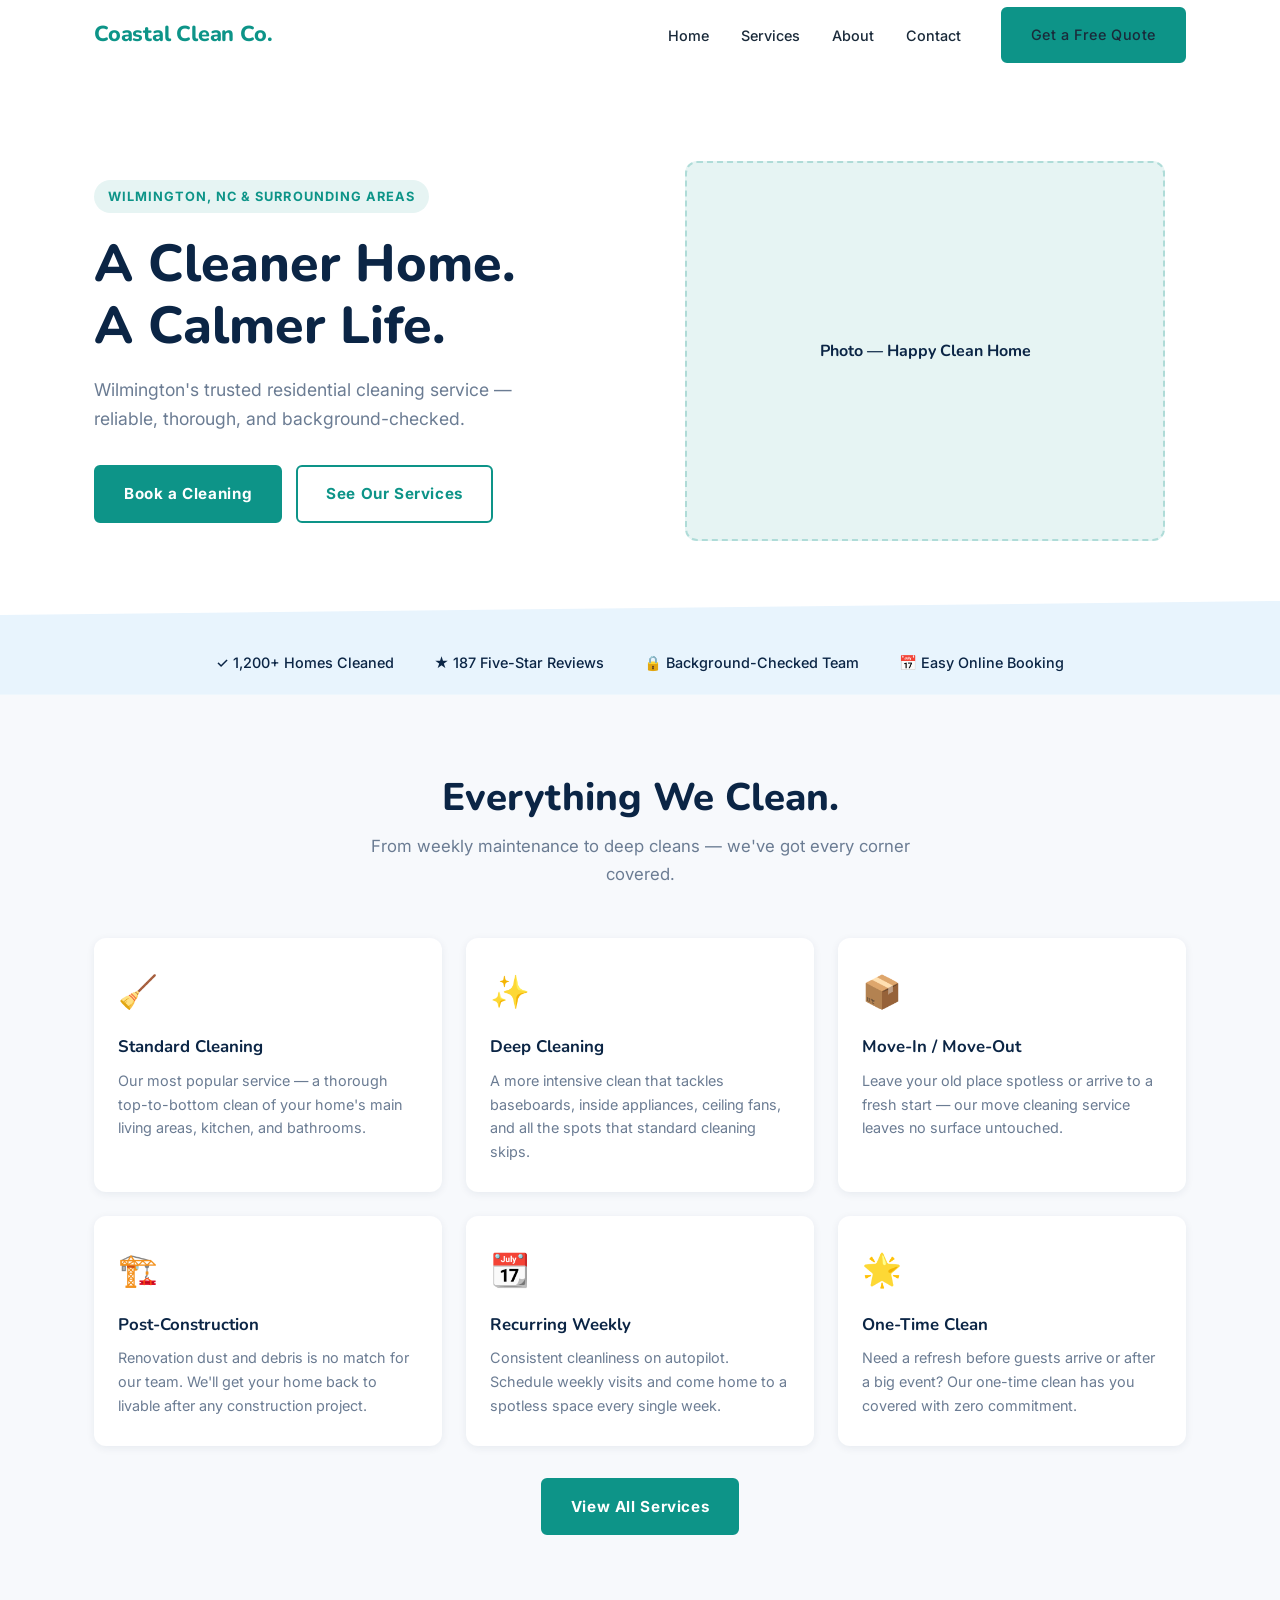
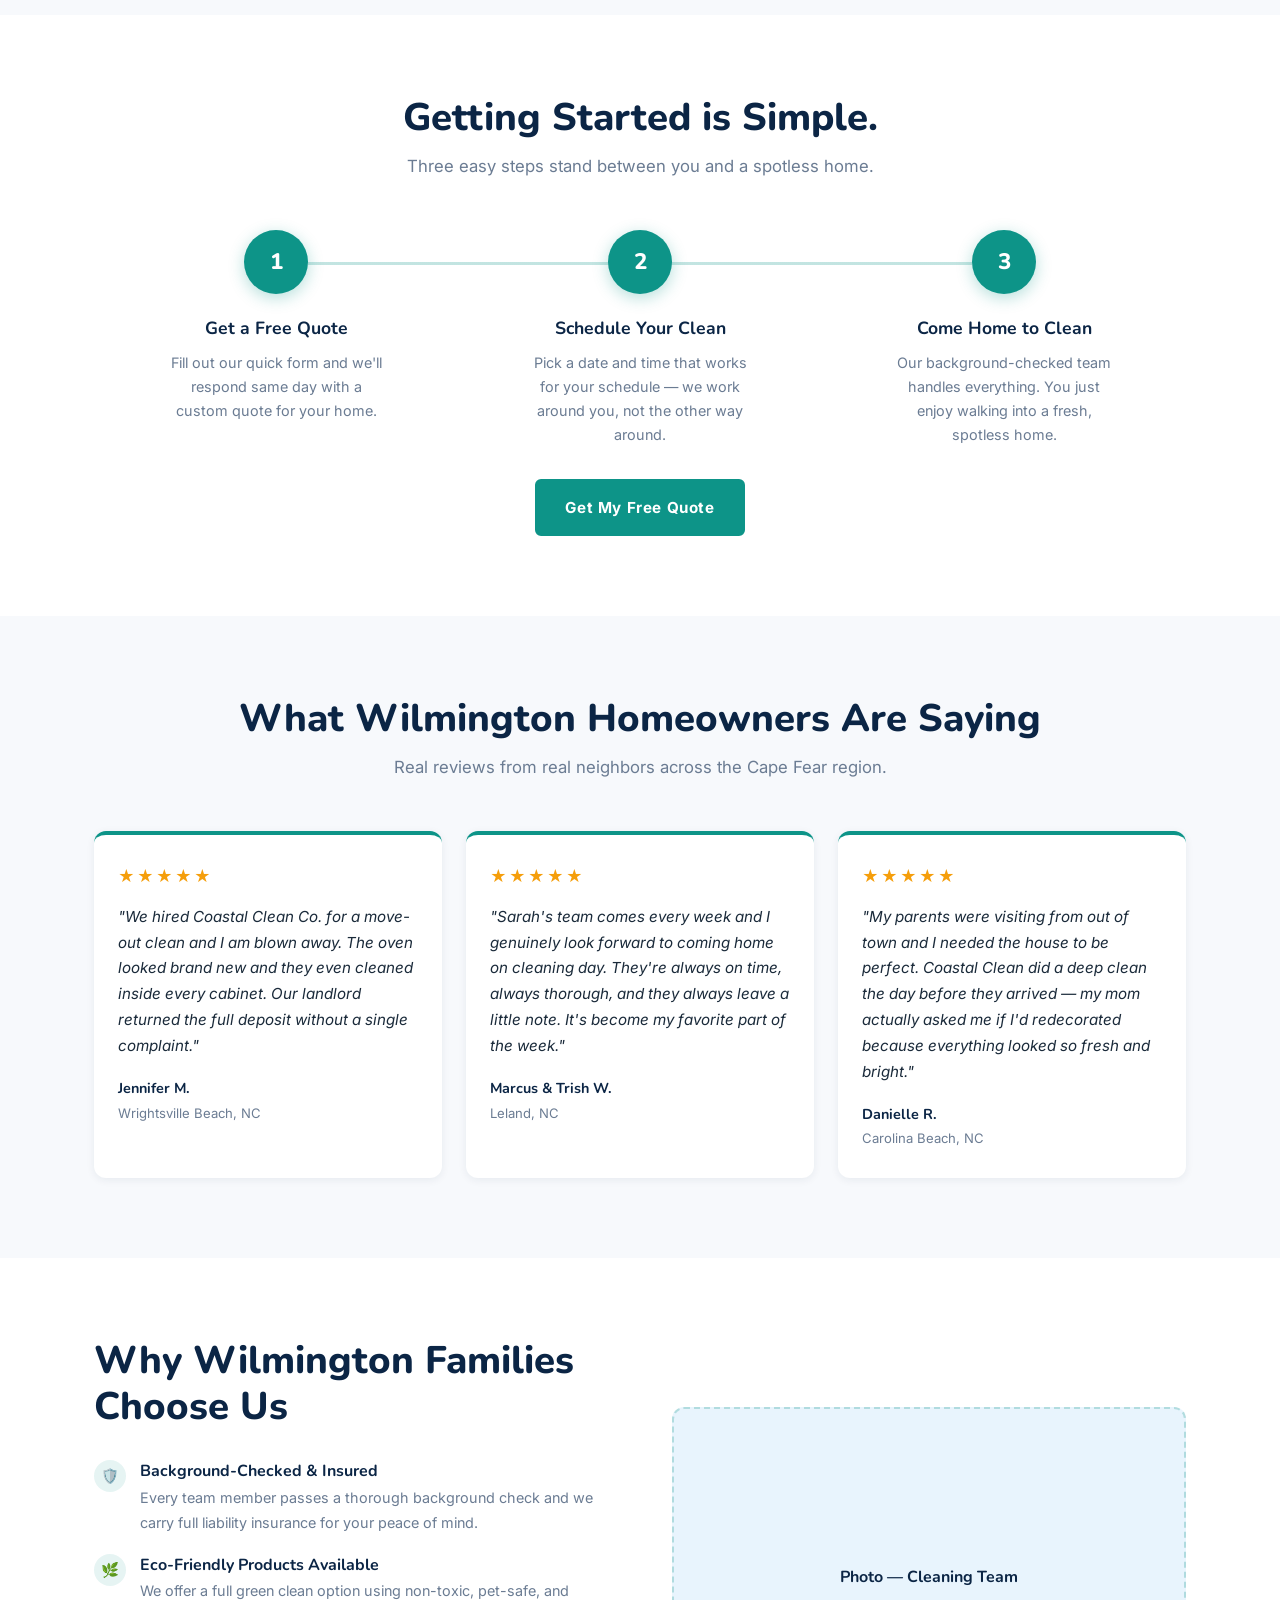
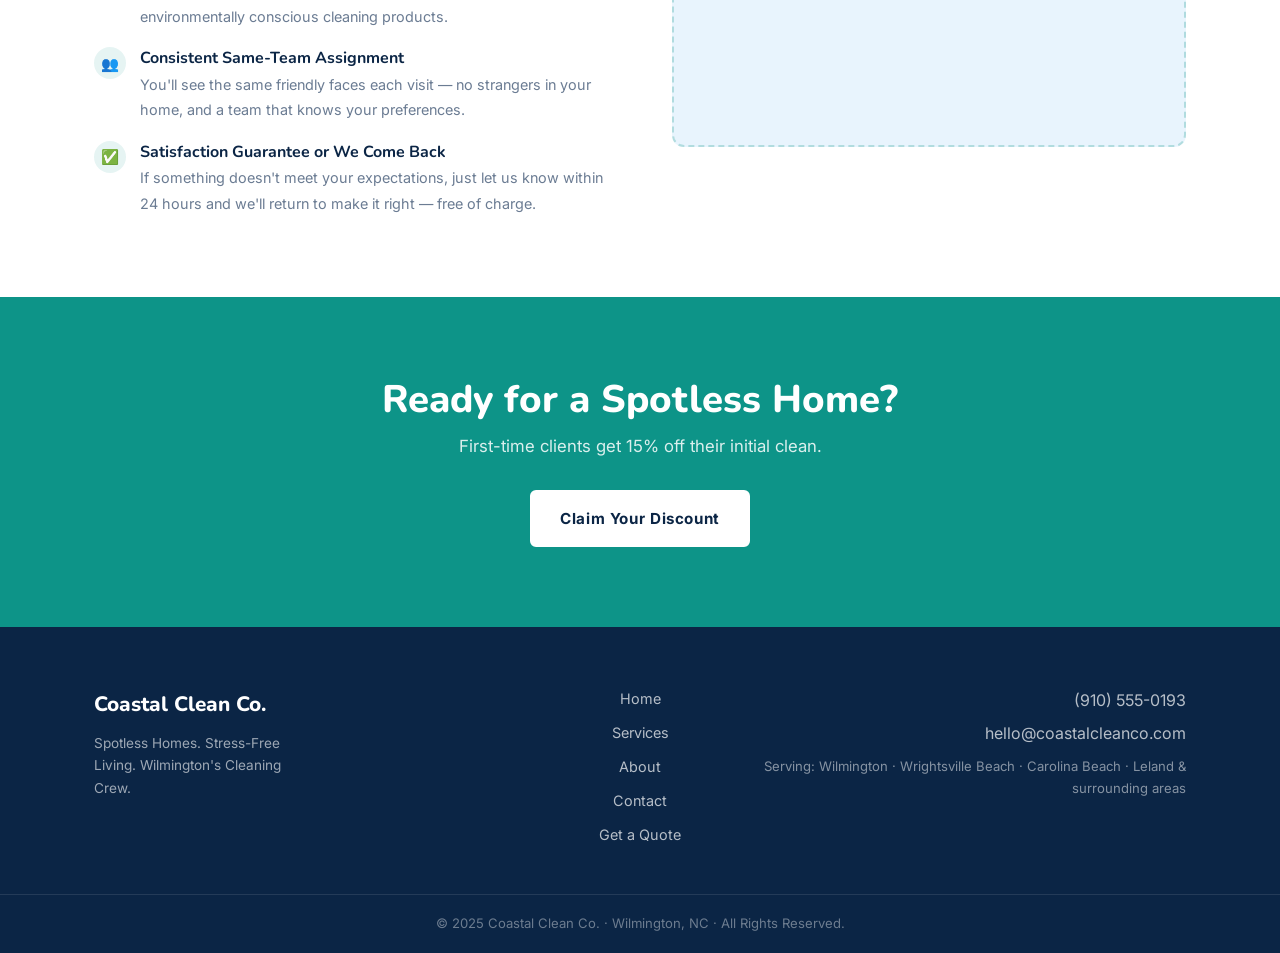
==== index.html @ 37d0d12b "Initial build — Coastal Clean Co. website 5-page lead-gen site for a fictional residential cleaning " ====
<!DOCTYPE html>
<html lang="en">
<head>
  <meta charset="UTF-8" />
  <meta name="viewport" content="width=device-width, initial-scale=1.0" />
  <meta name="description" content="Coastal Clean Co. — Wilmington's trusted residential cleaning service. Background-checked team, eco-friendly options, and a satisfaction guarantee. Book online today." />
  <title>Coastal Clean Co. | Wilmington's Residential Cleaning Service</title>
  <link rel="stylesheet" href="assets/css/style.css" />
  <link rel="preconnect" href="https://fonts.googleapis.com" />
  <link rel="preconnect" href="https://fonts.gstatic.com" crossorigin />
  <link href="https://fonts.googleapis.com/css2?family=Nunito:wght@700;800&family=Inter:wght@400;500&display=swap" rel="stylesheet" />
</head>
<body>

  <!-- ══════════════════════════════
       NAVBAR
  ══════════════════════════════ -->
  <header class="navbar" role="banner">
    <div class="container">
      <nav class="navbar__inner" aria-label="Main navigation">
        <a href="index.html" class="navbar__logo" aria-label="Coastal Clean Co. — Home">Coastal Clean Co.</a>

        <button class="navbar__hamburger" aria-label="Toggle navigation menu" aria-expanded="false" aria-controls="nav-links">
          <span></span><span></span><span></span>
        </button>

        <ul class="navbar__links" id="nav-links" role="list">
          <li><a href="index.html">Home</a></li>
          <li><a href="services.html">Services</a></li>
          <li><a href="about.html">About</a></li>
          <li><a href="contact.html">Contact</a></li>
          <li class="navbar__cta"><a href="contact.html" class="btn btn-primary">Get a Free Quote</a></li>
        </ul>
      </nav>
    </div>
  </header>

  <main>

    <!-- ══════════════════════════════
         HERO
    ══════════════════════════════ -->
    <section class="hero" aria-label="Hero">
      <div class="container">
        <div class="hero__inner">

          <!-- Left: Copy -->
          <div class="hero__content">
            <span class="hero__eyebrow">Wilmington, NC &amp; Surrounding Areas</span>
            <h1 class="hero__headline">A Cleaner Home.<br>A Calmer Life.</h1>
            <p class="hero__sub">Wilmington's trusted residential cleaning service — reliable, thorough, and background-checked.</p>
            <div class="hero__btns">
              <a href="contact.html" class="btn btn-primary">Book a Cleaning</a>
              <a href="services.html" class="btn btn-secondary">See Our Services</a>
            </div>
          </div>

          <!-- Right: Placeholder image -->
          <div class="hero__image" role="img" aria-label="Happy clean home photo placeholder">
            Photo — Happy Clean Home
          </div>

        </div>
      </div>

      <!-- Trust bar -->
      <div class="trust-bar">
        <div class="container">
          <div class="trust-bar__inner">
            <span class="trust-bar__item">✓ 1,200+ Homes Cleaned</span>
            <span class="trust-bar__item">★ 187 Five-Star Reviews</span>
            <span class="trust-bar__item">🔒 Background-Checked Team</span>
            <span class="trust-bar__item">📅 Easy Online Booking</span>
          </div>
        </div>
      </div>
    </section>

    <!-- ══════════════════════════════
         SERVICES STRIP
    ══════════════════════════════ -->
    <section class="section section--gray" aria-labelledby="services-heading">
      <div class="container">
        <div class="section__header">
          <h2 id="services-heading">Everything We Clean.</h2>
          <p>From weekly maintenance to deep cleans — we've got every corner covered.</p>
        </div>

        <div class="services-grid">

          <article class="service-card">
            <div class="service-card__icon">🧹</div>
            <div class="service-card__name">Standard Cleaning</div>
            <p class="service-card__desc">Our most popular service — a thorough top-to-bottom clean of your home's main living areas, kitchen, and bathrooms.</p>
          </article>

          <article class="service-card">
            <div class="service-card__icon">✨</div>
            <div class="service-card__name">Deep Cleaning</div>
            <p class="service-card__desc">A more intensive clean that tackles baseboards, inside appliances, ceiling fans, and all the spots that standard cleaning skips.</p>
          </article>

          <article class="service-card">
            <div class="service-card__icon">📦</div>
            <div class="service-card__name">Move-In / Move-Out</div>
            <p class="service-card__desc">Leave your old place spotless or arrive to a fresh start — our move cleaning service leaves no surface untouched.</p>
          </article>

          <article class="service-card">
            <div class="service-card__icon">🏗️</div>
            <div class="service-card__name">Post-Construction</div>
            <p class="service-card__desc">Renovation dust and debris is no match for our team. We'll get your home back to livable after any construction project.</p>
          </article>

          <article class="service-card">
            <div class="service-card__icon">📆</div>
            <div class="service-card__name">Recurring Weekly</div>
            <p class="service-card__desc">Consistent cleanliness on autopilot. Schedule weekly visits and come home to a spotless space every single week.</p>
          </article>

          <article class="service-card">
            <div class="service-card__icon">🌟</div>
            <div class="service-card__name">One-Time Clean</div>
            <p class="service-card__desc">Need a refresh before guests arrive or after a big event? Our one-time clean has you covered with zero commitment.</p>
          </article>

        </div>

        <div class="text-center mt-32">
          <a href="services.html" class="btn btn-primary">View All Services</a>
        </div>
      </div>
    </section>

    <!-- ══════════════════════════════
         HOW IT WORKS
    ══════════════════════════════ -->
    <section class="section" aria-labelledby="how-heading">
      <div class="container">
        <div class="section__header">
          <h2 id="how-heading">Getting Started is Simple.</h2>
          <p>Three easy steps stand between you and a spotless home.</p>
        </div>

        <div class="steps">
          <div class="step">
            <div class="step__circle" aria-hidden="true">1</div>
            <div>
              <div class="step__title">Get a Free Quote</div>
              <p class="step__desc">Fill out our quick form and we'll respond same day with a custom quote for your home.</p>
            </div>
          </div>

          <div class="step">
            <div class="step__circle" aria-hidden="true">2</div>
            <div>
              <div class="step__title">Schedule Your Clean</div>
              <p class="step__desc">Pick a date and time that works for your schedule — we work around you, not the other way around.</p>
            </div>
          </div>

          <div class="step">
            <div class="step__circle" aria-hidden="true">3</div>
            <div>
              <div class="step__title">Come Home to Clean</div>
              <p class="step__desc">Our background-checked team handles everything. You just enjoy walking into a fresh, spotless home.</p>
            </div>
          </div>
        </div>

        <div class="text-center mt-32">
          <a href="contact.html" class="btn btn-primary">Get My Free Quote</a>
        </div>
      </div>
    </section>

    <!-- ══════════════════════════════
         TESTIMONIALS
    ══════════════════════════════ -->
    <section class="section section--gray" aria-labelledby="reviews-heading">
      <div class="container">
        <div class="section__header">
          <h2 id="reviews-heading">What Wilmington Homeowners Are Saying</h2>
          <p>Real reviews from real neighbors across the Cape Fear region.</p>
        </div>

        <div class="testimonials-grid">

          <article class="testimonial-card">
            <div class="testimonial-card__stars" aria-label="5 out of 5 stars">★★★★★</div>
            <p class="testimonial-card__quote">"We hired Coastal Clean Co. for a move-out clean and I am blown away. The oven looked brand new and they even cleaned inside every cabinet. Our landlord returned the full deposit without a single complaint."</p>
            <div class="testimonial-card__author">Jennifer M.</div>
            <div class="testimonial-card__location">Wrightsville Beach, NC</div>
          </article>

          <article class="testimonial-card">
            <div class="testimonial-card__stars" aria-label="5 out of 5 stars">★★★★★</div>
            <p class="testimonial-card__quote">"Sarah's team comes every week and I genuinely look forward to coming home on cleaning day. They're always on time, always thorough, and they always leave a little note. It's become my favorite part of the week."</p>
            <div class="testimonial-card__author">Marcus &amp; Trish W.</div>
            <div class="testimonial-card__location">Leland, NC</div>
          </article>

          <article class="testimonial-card">
            <div class="testimonial-card__stars" aria-label="5 out of 5 stars">★★★★★</div>
            <p class="testimonial-card__quote">"My parents were visiting from out of town and I needed the house to be perfect. Coastal Clean did a deep clean the day before they arrived — my mom actually asked me if I'd redecorated because everything looked so fresh and bright."</p>
            <div class="testimonial-card__author">Danielle R.</div>
            <div class="testimonial-card__location">Carolina Beach, NC</div>
          </article>

        </div>
      </div>
    </section>

    <!-- ══════════════════════════════
         TRUST SECTION
    ══════════════════════════════ -->
    <section class="section" aria-labelledby="trust-heading">
      <div class="container">
        <div class="trust-section__inner">

          <!-- Left: Trust points -->
          <div>
            <h2 id="trust-heading" class="trust-section__headline">Why Wilmington Families Choose Us</h2>
            <div class="trust-points">

              <div class="trust-point">
                <div class="trust-point__icon" aria-hidden="true">🛡️</div>
                <div class="trust-point__text">
                  <strong>Background-Checked &amp; Insured</strong>
                  <span>Every team member passes a thorough background check and we carry full liability insurance for your peace of mind.</span>
                </div>
              </div>

              <div class="trust-point">
                <div class="trust-point__icon" aria-hidden="true">🌿</div>
                <div class="trust-point__text">
                  <strong>Eco-Friendly Products Available</strong>
                  <span>We offer a full green clean option using non-toxic, pet-safe, and environmentally conscious cleaning products.</span>
                </div>
              </div>

              <div class="trust-point">
                <div class="trust-point__icon" aria-hidden="true">👥</div>
                <div class="trust-point__text">
                  <strong>Consistent Same-Team Assignment</strong>
                  <span>You'll see the same friendly faces each visit — no strangers in your home, and a team that knows your preferences.</span>
                </div>
              </div>

              <div class="trust-point">
                <div class="trust-point__icon" aria-hidden="true">✅</div>
                <div class="trust-point__text">
                  <strong>Satisfaction Guarantee or We Come Back</strong>
                  <span>If something doesn't meet your expectations, just let us know within 24 hours and we'll return to make it right — free of charge.</span>
                </div>
              </div>

            </div>
          </div>

          <!-- Right: Placeholder image -->
          <div class="trust-section__image" role="img" aria-label="Cleaning team photo placeholder">
            Photo — Cleaning Team
          </div>

        </div>
      </div>
    </section>

    <!-- ══════════════════════════════
         CTA BANNER
    ══════════════════════════════ -->
    <section class="cta-banner" aria-label="Call to action">
      <div class="container">
        <h2>Ready for a Spotless Home?</h2>
        <p>First-time clients get 15% off their initial clean.</p>
        <a href="contact.html" class="btn btn-white">Claim Your Discount</a>
      </div>
    </section>

  </main>

  <!-- ══════════════════════════════
       FOOTER
  ══════════════════════════════ -->
  <footer class="footer" role="contentinfo">
    <div class="container">
      <div class="footer__inner">

        <div class="footer__brand">
          <div class="footer__logo">Coastal Clean Co.</div>
          <p class="footer__tagline">Spotless Homes. Stress-Free Living. Wilmington's Cleaning Crew.</p>
        </div>

        <nav class="footer__nav" aria-label="Footer navigation">
          <a href="index.html">Home</a>
          <a href="services.html">Services</a>
          <a href="about.html">About</a>
          <a href="contact.html">Contact</a>
          <a href="contact.html">Get a Quote</a>
        </nav>

        <div class="footer__contact">
          <p><a href="tel:+19105550193">(910) 555-0193</a></p>
          <p><a href="mailto:hello@coastalcleanco.com">hello@coastalcleanco.com</a></p>
          <p class="footer__areas">Serving: Wilmington · Wrightsville Beach · Carolina Beach · Leland &amp; surrounding areas</p>
        </div>

      </div>
    </div>
    <div class="footer__bottom">
      <div class="container">
        &copy; 2025 Coastal Clean Co. &middot; Wilmington, NC &middot; All Rights Reserved.
      </div>
    </div>
  </footer>

  <script src="assets/js/main.js"></script>
</body>
</html>
---- assets/css/style.css ----
/* =============================================================
   Coastal Clean Co. — Main Stylesheet
   Rising Tide Digital LLC
   ============================================================= */

/* ── Google Fonts ── */
@import url('https://fonts.googleapis.com/css2?family=Nunito:wght@700;800&family=Inter:wght@400;500&display=swap');

/* ── Custom Properties ── */
:root {
  --white:       #FFFFFF;
  --sky-blue:    #E8F4FD;
  --teal:        #0D9488;
  --teal-dark:   #0a7a70;
  --teal-light:  rgba(13,148,136,0.10);
  --navy:        #0B2545;
  --gray-light:  #F7F9FC;
  --text:        #1A2A3A;
  --text-muted:  #6b7c93;
  --border:      #e2eaf2;

  --font-heading: 'Nunito', sans-serif;
  --font-body:    'Inter', sans-serif;

  --radius:      6px;
  --radius-lg:   12px;
  --shadow-sm:   0 2px 8px rgba(11,37,69,0.07);
  --shadow-md:   0 4px 20px rgba(11,37,69,0.10);
  --shadow-teal: 0 8px 24px rgba(13,148,136,0.15);

  --section-pad-desktop: 80px;
  --section-pad-mobile:  50px;
}

/* ── Reset & Base ── */
*, *::before, *::after { box-sizing: border-box; margin: 0; padding: 0; }

html { scroll-behavior: smooth; font-size: 16px; }

body {
  font-family: var(--font-body);
  color: var(--text);
  background: var(--white);
  line-height: 1.65;
  -webkit-font-smoothing: antialiased;
}

img { max-width: 100%; display: block; }
a  { color: inherit; text-decoration: none; }
ul { list-style: none; }

/* ── Typography ── */
h1, h2, h3, h4 {
  font-family: var(--font-heading);
  color: var(--navy);
  line-height: 1.2;
}

h1 { font-size: clamp(2rem, 5vw, 3.25rem); font-weight: 800; }
h2 { font-size: clamp(1.6rem, 3.5vw, 2.4rem); font-weight: 800; }
h3 { font-size: 1.2rem; font-weight: 700; }
p  { font-size: 1rem; color: var(--text); }

/* ── Container ── */
.container {
  width: 100%;
  max-width: 1140px;
  margin: 0 auto;
  padding: 0 24px;
}

/* ── Buttons ── */
.btn {
  display: inline-block;
  padding: 14px 28px;
  font-family: var(--font-body);
  font-size: 0.95rem;
  font-weight: 700;
  border-radius: var(--radius);
  letter-spacing: 0.04em;
  cursor: pointer;
  transition: background 0.2s ease, color 0.2s ease,
              box-shadow 0.2s ease, transform 0.15s ease;
  border: 2px solid transparent;
  text-align: center;
}

.btn-primary {
  background: var(--teal);
  color: var(--white);
  border-color: var(--teal);
}
.btn-primary:hover {
  background: var(--teal-dark);
  border-color: var(--teal-dark);
  box-shadow: var(--shadow-teal);
  transform: translateY(-1px);
}

.btn-secondary {
  background: var(--white);
  color: var(--teal);
  border-color: var(--teal);
}
.btn-secondary:hover {
  background: var(--teal);
  color: var(--white);
  transform: translateY(-1px);
}

.btn-white {
  background: var(--white);
  color: var(--navy);
  border-color: var(--white);
}
.btn-white:hover {
  background: var(--sky-blue);
  box-shadow: var(--shadow-md);
  transform: translateY(-1px);
}

/* ── Navbar ── */
.navbar {
  position: sticky;
  top: 0;
  z-index: 1000;
  background: var(--white);
  border-bottom: 1px solid transparent;
  transition: border-color 0.3s, box-shadow 0.3s;
}
.navbar.scrolled {
  border-color: var(--border);
  box-shadow: 0 2px 12px rgba(11,37,69,0.08);
}

.navbar__inner {
  display: flex;
  align-items: center;
  justify-content: space-between;
  height: 70px;
}

.navbar__logo {
  font-family: var(--font-heading);
  font-size: 1.35rem;
  font-weight: 800;
  color: var(--teal);
  letter-spacing: -0.01em;
}

.navbar__links {
  display: flex;
  align-items: center;
  gap: 32px;
}

.navbar__links a {
  font-size: 0.9rem;
  font-weight: 500;
  color: var(--text);
  transition: color 0.2s;
  position: relative;
}
.navbar__links a::after {
  content: '';
  position: absolute;
  bottom: -3px; left: 0;
  width: 0; height: 2px;
  background: var(--teal);
  transition: width 0.2s;
}
.navbar__links a:hover { color: var(--teal); }
.navbar__links a:hover::after { width: 100%; }

.navbar__cta { margin-left: 8px; }

/* Hamburger */
.navbar__hamburger {
  display: none;
  flex-direction: column;
  justify-content: center;
  gap: 5px;
  width: 32px;
  height: 32px;
  background: none;
  border: none;
  cursor: pointer;
  padding: 2px;
}
.navbar__hamburger span {
  display: block;
  height: 2px;
  background: var(--navy);
  border-radius: 2px;
  transition: transform 0.3s, opacity 0.3s;
}
.navbar__hamburger.open span:nth-child(1) { transform: translateY(7px) rotate(45deg); }
.navbar__hamburger.open span:nth-child(2) { opacity: 0; }
.navbar__hamburger.open span:nth-child(3) { transform: translateY(-7px) rotate(-45deg); }

/* Mobile nav */
@media (max-width: 767px) {
  .navbar__hamburger { display: flex; }
  .navbar__links {
    display: none;
    flex-direction: column;
    align-items: flex-start;
    gap: 0;
    position: absolute;
    top: 70px; left: 0;
    width: 100%;
    background: var(--white);
    border-top: 1px solid var(--border);
    box-shadow: var(--shadow-md);
    padding: 16px 24px 24px;
  }
  .navbar__links.open { display: flex; }
  .navbar__links a {
    padding: 10px 0;
    width: 100%;
    border-bottom: 1px solid var(--border);
    font-size: 1rem;
  }
  .navbar__links a:last-of-type { border-bottom: none; }
  .navbar__cta { margin: 12px 0 0; width: 100%; }
  .navbar__cta .btn { width: 100%; text-align: center; }
}

/* ── Hero (Homepage) ── */
.hero {
  background: var(--white);
  padding: 90px 0 0;
  overflow: hidden;
  position: relative;
}

.hero__inner {
  display: grid;
  grid-template-columns: 1fr 1fr;
  gap: 48px;
  align-items: center;
}

.hero__eyebrow {
  display: inline-block;
  background: var(--teal-light);
  color: var(--teal);
  font-size: 0.8rem;
  font-weight: 700;
  letter-spacing: 0.08em;
  text-transform: uppercase;
  padding: 6px 14px;
  border-radius: 99px;
  margin-bottom: 20px;
}

.hero__headline { margin-bottom: 18px; }

.hero__sub {
  font-size: 1.1rem;
  color: var(--text-muted);
  margin-bottom: 32px;
  max-width: 480px;
}

.hero__btns { display: flex; gap: 14px; flex-wrap: wrap; }

.hero__image {
  width: 100%;
  max-width: 480px;
  height: 380px;
  background: rgba(13,148,136,0.10);
  border-radius: var(--radius-lg);
  display: flex;
  align-items: center;
  justify-content: center;
  color: var(--navy);
  font-family: var(--font-heading);
  font-weight: 700;
  font-size: 1rem;
  border: 2px dashed rgba(13,148,136,0.25);
  margin: 0 auto;
  text-align: center;
  padding: 20px;
}

/* Trust bar */
.trust-bar {
  margin-top: 60px;
  padding: 20px 0;
  background: var(--sky-blue);
  clip-path: polygon(0 15%, 100% 0%, 100% 100%, 0 100%);
  padding-top: 50px;
}

.trust-bar__inner {
  display: flex;
  flex-wrap: wrap;
  justify-content: center;
  gap: 24px 40px;
}

.trust-bar__item {
  font-size: 0.9rem;
  font-weight: 500;
  color: var(--navy);
  display: flex;
  align-items: center;
  gap: 7px;
}

/* ── Section shared ── */
.section {
  padding: var(--section-pad-desktop) 0;
}
.section--gray  { background: var(--gray-light); }
.section--navy  { background: var(--navy); }
.section--teal  { background: var(--teal); }
.section--sky   { background: var(--sky-blue); }

.section__header { text-align: center; margin-bottom: 50px; }
.section__header h2 { margin-bottom: 12px; }
.section__header p  { color: var(--text-muted); font-size: 1.05rem; max-width: 560px; margin: 0 auto; }

.section--navy .section__header h2,
.section--teal .section__header h2 { color: var(--white); }
.section--navy .section__header p  { color: rgba(255,255,255,0.7); }
.section--teal .section__header p  { color: rgba(255,255,255,0.85); }

/* ── Services Grid ── */
.services-grid {
  display: grid;
  grid-template-columns: repeat(3, 1fr);
  gap: 24px;
}

.service-card {
  background: var(--white);
  border-radius: var(--radius-lg);
  padding: 28px 24px;
  box-shadow: var(--shadow-sm);
  transition: transform 0.2s, box-shadow 0.2s;
}
.service-card:hover {
  transform: translateY(-3px);
  box-shadow: var(--shadow-teal);
}

.service-card__icon { font-size: 2rem; margin-bottom: 14px; }
.service-card__name { font-family: var(--font-heading); font-weight: 700; font-size: 1.05rem; margin-bottom: 8px; color: var(--navy); }
.service-card__desc { font-size: 0.9rem; color: var(--text-muted); }

/* ── How It Works ── */
.steps {
  display: grid;
  grid-template-columns: repeat(3, 1fr);
  gap: 0;
  position: relative;
}

.steps::before {
  content: '';
  position: absolute;
  top: 32px;
  left: calc(16.667% + 32px);
  right: calc(16.667% + 32px);
  height: 3px;
  background: linear-gradient(90deg, var(--teal), var(--teal));
  opacity: 0.25;
  z-index: 0;
}

.step {
  display: flex;
  flex-direction: column;
  align-items: center;
  text-align: center;
  padding: 0 24px;
  position: relative;
  z-index: 1;
}

.step__circle {
  width: 64px; height: 64px;
  border-radius: 50%;
  background: var(--teal);
  color: var(--white);
  display: flex;
  align-items: center;
  justify-content: center;
  font-family: var(--font-heading);
  font-size: 1.4rem;
  font-weight: 800;
  margin-bottom: 20px;
  box-shadow: 0 4px 16px rgba(13,148,136,0.3);
}

.step__title { font-family: var(--font-heading); font-weight: 700; font-size: 1.1rem; margin-bottom: 8px; color: var(--navy); }
.step__desc  { font-size: 0.9rem; color: var(--text-muted); max-width: 220px; }

/* ── Testimonials ── */
.testimonials-grid {
  display: grid;
  grid-template-columns: repeat(3, 1fr);
  gap: 24px;
}

.testimonial-card {
  background: var(--white);
  border-radius: var(--radius-lg);
  padding: 28px 24px;
  box-shadow: var(--shadow-sm);
  border-top: 4px solid var(--teal);
  transition: transform 0.2s, box-shadow 0.2s;
}
.testimonial-card:hover {
  transform: translateY(-3px);
  box-shadow: var(--shadow-teal);
}

.testimonial-card__stars { color: #f59e0b; font-size: 1rem; margin-bottom: 14px; letter-spacing: 2px; }
.testimonial-card__quote { font-size: 0.95rem; color: var(--text); line-height: 1.7; margin-bottom: 18px; font-style: italic; }
.testimonial-card__author { font-family: var(--font-heading); font-weight: 700; font-size: 0.9rem; color: var(--navy); }
.testimonial-card__location { font-size: 0.82rem; color: var(--text-muted); margin-top: 2px; }

/* ── Trust Section ── */
.trust-section__inner {
  display: grid;
  grid-template-columns: 1fr 1fr;
  gap: 64px;
  align-items: center;
}

.trust-section__headline { margin-bottom: 28px; }
.trust-points { display: flex; flex-direction: column; gap: 16px; }
.trust-point {
  display: flex;
  align-items: flex-start;
  gap: 14px;
  font-size: 0.97rem;
}
.trust-point__icon {
  width: 32px; height: 32px;
  border-radius: 50%;
  background: var(--teal-light);
  display: flex;
  align-items: center;
  justify-content: center;
  font-size: 0.9rem;
  flex-shrink: 0;
  margin-top: 2px;
}
.trust-point__text strong { display: block; font-weight: 700; color: var(--navy); font-family: var(--font-heading); font-size: 1rem; }
.trust-point__text span   { color: var(--text-muted); font-size: 0.9rem; }

.trust-section__image {
  width: 100%;
  height: 340px;
  background: var(--sky-blue);
  border-radius: var(--radius-lg);
  display: flex;
  align-items: center;
  justify-content: center;
  color: var(--navy);
  font-family: var(--font-heading);
  font-weight: 700;
  font-size: 1rem;
  border: 2px dashed rgba(13,148,136,0.25);
  text-align: center;
}

/* ── CTA Banner ── */
.cta-banner {
  background: var(--teal);
  padding: var(--section-pad-desktop) 0;
  text-align: center;
}
.cta-banner h2 { color: var(--white); margin-bottom: 10px; }
.cta-banner p  { color: rgba(255,255,255,0.85); font-size: 1.05rem; margin-bottom: 30px; }

/* ── Footer ── */
.footer {
  background: var(--navy);
  padding: 60px 0 0;
  color: rgba(255,255,255,0.75);
}

.footer__inner {
  display: grid;
  grid-template-columns: 1fr auto 1fr;
  gap: 40px;
  align-items: start;
  padding-bottom: 48px;
}

.footer__logo {
  font-family: var(--font-heading);
  font-size: 1.3rem;
  font-weight: 800;
  color: var(--white);
  margin-bottom: 10px;
}
.footer__tagline { font-size: 0.85rem; max-width: 220px; color: rgba(255,255,255,0.6); }

.footer__nav { display: flex; flex-direction: column; gap: 10px; text-align: center; }
.footer__nav a { font-size: 0.9rem; color: rgba(255,255,255,0.7); transition: color 0.2s; }
.footer__nav a:hover { color: var(--white); }

.footer__contact { text-align: right; font-size: 0.9rem; }
.footer__contact a { color: rgba(255,255,255,0.7); transition: color 0.2s; }
.footer__contact a:hover { color: var(--white); }
.footer__contact p { margin-bottom: 6px; }
.footer__areas { margin-top: 10px; font-size: 0.82rem; color: rgba(255,255,255,0.5); }

.footer__bottom {
  border-top: 1px solid rgba(255,255,255,0.1);
  padding: 18px 0;
  text-align: center;
  font-size: 0.82rem;
  color: rgba(255,255,255,0.4);
}

/* ── Page Heroes (inner pages) ── */
.page-hero {
  background: var(--teal);
  padding: 70px 0;
  text-align: center;
}
.page-hero h1 { color: var(--white); margin-bottom: 14px; }
.page-hero p  { color: rgba(255,255,255,0.85); font-size: 1.1rem; max-width: 600px; margin: 0 auto; }

.page-hero--navy { background: var(--navy); }
.page-hero--gray {
  background: var(--gray-light);
  padding: 60px 0;
}
.page-hero--gray h1 { color: var(--teal); }
.page-hero--gray p  { color: var(--text-muted); }

/* ── Services Page ── */
.service-section {
  padding: var(--section-pad-desktop) 0;
}
.service-section--alt { background: var(--gray-light); }

.service-section__inner {
  display: grid;
  gap: 32px;
}

.service-section__header { display: flex; align-items: center; gap: 14px; margin-bottom: 16px; }
.service-section__icon { font-size: 2.2rem; }
.service-section__body p { color: var(--text-muted); margin-bottom: 14px; }
.service-section__body p:last-of-type { margin-bottom: 20px; }

.service-tasks {
  list-style: none;
  display: grid;
  grid-template-columns: 1fr 1fr;
  gap: 8px 24px;
  margin-bottom: 28px;
}
.service-tasks li {
  font-size: 0.92rem;
  color: var(--text);
  display: flex;
  align-items: center;
  gap: 8px;
}
.service-tasks li::before {
  content: '✓';
  color: var(--teal);
  font-weight: 700;
  flex-shrink: 0;
}

/* Pricing section */
.pricing-section {
  background: var(--navy);
  padding: var(--section-pad-desktop) 0;
  text-align: center;
}
.pricing-section h2 { color: var(--white); margin-bottom: 12px; }
.pricing-section p  { color: rgba(255,255,255,0.75); font-size: 1.05rem; margin-bottom: 30px; max-width: 560px; margin-left: auto; margin-right: auto; }

/* ── About Page ── */
.bio-section {
  padding: var(--section-pad-desktop) 0;
  background: var(--white);
}
.bio-section__inner {
  display: grid;
  grid-template-columns: 1fr 1fr;
  gap: 64px;
  align-items: center;
}
.bio-section__text p { color: var(--text-muted); margin-bottom: 18px; font-size: 1rem; line-height: 1.75; }
.bio-section__text p:last-child { margin-bottom: 0; }
.bio-section__image {
  width: 100%;
  max-width: 400px;
  height: 400px;
  background: var(--sky-blue);
  border-radius: var(--radius-lg);
  display: flex;
  align-items: center;
  justify-content: center;
  color: var(--navy);
  font-family: var(--font-heading);
  font-weight: 700;
  font-size: 1rem;
  border: 2px dashed rgba(13,148,136,0.25);
  margin: 0 auto;
  text-align: center;
}

/* Values */
.values-grid {
  display: grid;
  grid-template-columns: repeat(3, 1fr);
  gap: 24px;
}
.value-card {
  background: var(--white);
  border-radius: var(--radius-lg);
  padding: 32px 24px;
  box-shadow: var(--shadow-sm);
  border-top: 4px solid var(--teal);
  transition: transform 0.2s, box-shadow 0.2s;
  text-align: center;
}
.value-card:hover { transform: translateY(-3px); box-shadow: var(--shadow-teal); }
.value-card__icon { font-size: 2.5rem; margin-bottom: 16px; }
.value-card__title { font-family: var(--font-heading); font-weight: 700; font-size: 1.15rem; color: var(--navy); margin-bottom: 10px; }
.value-card__desc { font-size: 0.9rem; color: var(--text-muted); }

/* Team */
.team-grid {
  display: grid;
  grid-template-columns: repeat(3, 1fr);
  gap: 24px;
}
.team-card {
  background: var(--white);
  border-radius: var(--radius-lg);
  padding: 32px 24px;
  box-shadow: var(--shadow-sm);
  text-align: center;
  transition: transform 0.2s, box-shadow 0.2s;
}
.team-card:hover { transform: translateY(-3px); box-shadow: var(--shadow-teal); }

.team-card__avatar {
  width: 80px; height: 80px;
  border-radius: 50%;
  background: var(--sky-blue);
  display: flex;
  align-items: center;
  justify-content: center;
  font-family: var(--font-heading);
  font-weight: 800;
  font-size: 1.1rem;
  color: var(--navy);
  margin: 0 auto 16px;
  border: 3px solid var(--teal);
}
.team-card__name { font-family: var(--font-heading); font-weight: 700; font-size: 1.05rem; color: var(--navy); margin-bottom: 4px; }
.team-card__role { font-size: 0.88rem; color: var(--text-muted); }
.team-note { text-align: center; font-size: 0.88rem; color: var(--text-muted); margin-top: 24px; font-style: italic; }

/* ── Contact Page ── */
.contact-layout {
  padding: var(--section-pad-desktop) 0;
  background: var(--gray-light);
}
.contact-layout__inner {
  display: grid;
  grid-template-columns: 1fr 380px;
  gap: 48px;
  align-items: start;
}

.contact-form-wrap {
  background: var(--white);
  border-radius: var(--radius-lg);
  padding: 40px;
  box-shadow: var(--shadow-md);
}

.form-row { display: grid; grid-template-columns: 1fr 1fr; gap: 20px; }

.form-group {
  display: flex;
  flex-direction: column;
  gap: 6px;
  margin-bottom: 20px;
}
.form-group:last-child { margin-bottom: 0; }

.form-group label {
  font-size: 0.88rem;
  font-weight: 500;
  color: var(--navy);
}
.form-group span.required { color: var(--teal); margin-left: 2px; }

.form-group input,
.form-group select,
.form-group textarea {
  width: 100%;
  padding: 12px 14px;
  border: 1.5px solid var(--border);
  border-radius: var(--radius);
  font-family: var(--font-body);
  font-size: 0.95rem;
  color: var(--text);
  background: var(--white);
  transition: border-color 0.2s, box-shadow 0.2s;
  outline: none;
  appearance: none;
}
.form-group input:focus,
.form-group select:focus,
.form-group textarea:focus {
  border-color: var(--teal);
  box-shadow: 0 0 0 3px rgba(13,148,136,0.1);
}
.form-group textarea { resize: vertical; min-height: 110px; }

.form-group select {
  background-image: url("data:image/svg+xml,%3Csvg xmlns='http://www.w3.org/2000/svg' width='12' height='8' viewBox='0 0 12 8'%3E%3Cpath d='M1 1l5 5 5-5' stroke='%236b7c93' stroke-width='1.5' fill='none' stroke-linecap='round'/%3E%3C/svg%3E");
  background-repeat: no-repeat;
  background-position: right 14px center;
  padding-right: 36px;
}

.form-submit { margin-top: 24px; }
.form-submit .btn { width: 100%; font-size: 1rem; padding: 15px; }

/* Contact sidebar */
.contact-info-box {
  background: rgba(13,148,136,0.07);
  border: 1.5px solid rgba(13,148,136,0.2);
  border-radius: var(--radius-lg);
  padding: 28px 24px;
}
.contact-info-box__title {
  font-family: var(--font-heading);
  font-size: 1rem;
  font-weight: 700;
  color: var(--teal);
  margin-bottom: 16px;
  display: flex;
  align-items: center;
  gap: 8px;
}
.contact-info-box p {
  font-size: 0.92rem;
  color: var(--text-muted);
  margin-bottom: 10px;
}
.contact-info-box strong { color: var(--navy); font-weight: 600; }
.contact-info-box a { color: var(--teal); }
.contact-info-box a:hover { text-decoration: underline; }
.contact-info-box .divider { border: none; border-top: 1px solid rgba(13,148,136,0.15); margin: 16px 0; }

/* ── Thanks Page ── */
.thanks-page {
  min-height: 80vh;
  display: flex;
  align-items: center;
  justify-content: center;
  text-align: center;
  padding: 80px 24px;
}
.thanks-inner { max-width: 560px; }
.thanks-check {
  width: 80px; height: 80px;
  background: rgba(13,148,136,0.1);
  border-radius: 50%;
  display: flex;
  align-items: center;
  justify-content: center;
  font-size: 2.5rem;
  margin: 0 auto 28px;
  color: var(--teal);
  border: 3px solid rgba(13,148,136,0.25);
}
.thanks-inner h1 { margin-bottom: 16px; }
.thanks-inner p  { color: var(--text-muted); font-size: 1.05rem; margin-bottom: 32px; }

/* ── Utility ── */
.text-center { text-align: center; }
.text-teal   { color: var(--teal); }
.text-navy   { color: var(--navy); }
.text-white  { color: var(--white); }
.mt-8  { margin-top: 8px; }
.mt-16 { margin-top: 16px; }
.mt-24 { margin-top: 24px; }
.mt-32 { margin-top: 32px; }
.mb-8  { margin-bottom: 8px; }
.mb-16 { margin-bottom: 16px; }

/* ── Responsive ── */
@media (max-width: 1023px) {
  .services-grid         { grid-template-columns: repeat(2, 1fr); }
  .testimonials-grid     { grid-template-columns: repeat(2, 1fr); }
  .trust-section__inner  { gap: 40px; }
  .footer__inner         { grid-template-columns: 1fr 1fr; }
  .footer__contact       { text-align: left; grid-column: span 2; }
  .contact-layout__inner { grid-template-columns: 1fr; }
  .bio-section__inner    { grid-template-columns: 1fr; }
  .bio-section__inner    { gap: 40px; }
  .bio-section__image    { max-width: 100%; height: 300px; }
}

@media (max-width: 767px) {
  :root {
    --section-pad-desktop: var(--section-pad-mobile);
  }

  .hero { padding: 60px 0 0; }
  .hero__inner {
    grid-template-columns: 1fr;
    gap: 36px;
  }
  .hero__image { height: 260px; }
  .hero__btns  { flex-direction: column; }
  .hero__btns .btn { width: 100%; text-align: center; }

  .trust-bar { clip-path: none; padding-top: 30px; }
  .trust-bar__inner { flex-direction: column; align-items: center; gap: 14px; }

  .steps {
    grid-template-columns: 1fr;
    gap: 36px;
  }
  .steps::before { display: none; }
  .step { align-items: flex-start; text-align: left; flex-direction: row; gap: 18px; }
  .step__circle { flex-shrink: 0; margin-bottom: 0; }
  .step__desc { max-width: none; }

  .services-grid      { grid-template-columns: 1fr; }
  .testimonials-grid  { grid-template-columns: 1fr; }
  .values-grid        { grid-template-columns: 1fr; }
  .team-grid          { grid-template-columns: 1fr; }
  .trust-section__inner { grid-template-columns: 1fr; }
  .trust-section__image { height: 220px; }

  .footer__inner {
    grid-template-columns: 1fr;
    text-align: center;
  }
  .footer__contact       { text-align: center; grid-column: 1; }
  .footer__tagline       { max-width: none; }
  .footer__areas         { margin-top: 8px; }

  .contact-form-wrap { padding: 24px 20px; }
  .form-row          { grid-template-columns: 1fr; gap: 0; }

  .service-tasks { grid-template-columns: 1fr; }
}

@media (max-width: 480px) {
  h1 { font-size: 1.85rem; }
  h2 { font-size: 1.5rem; }
  .page-hero { padding: 50px 0; }
}
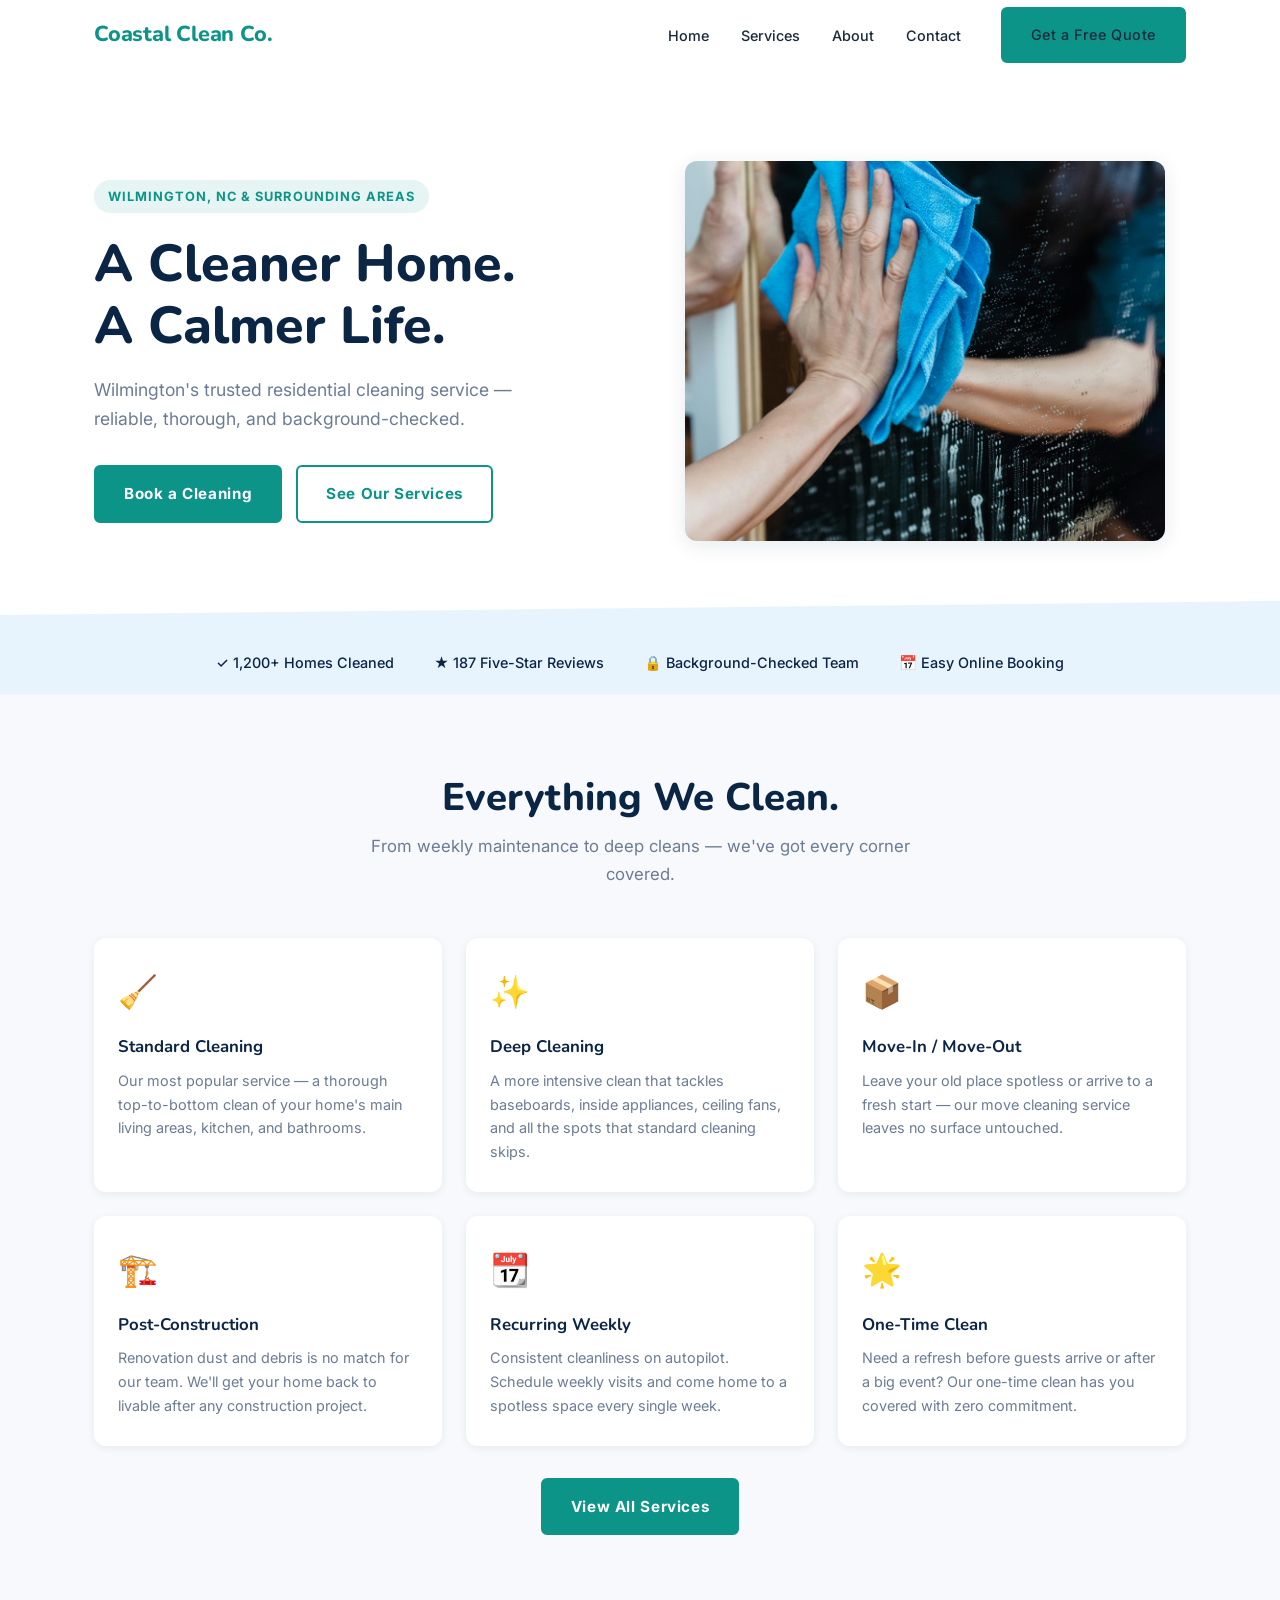
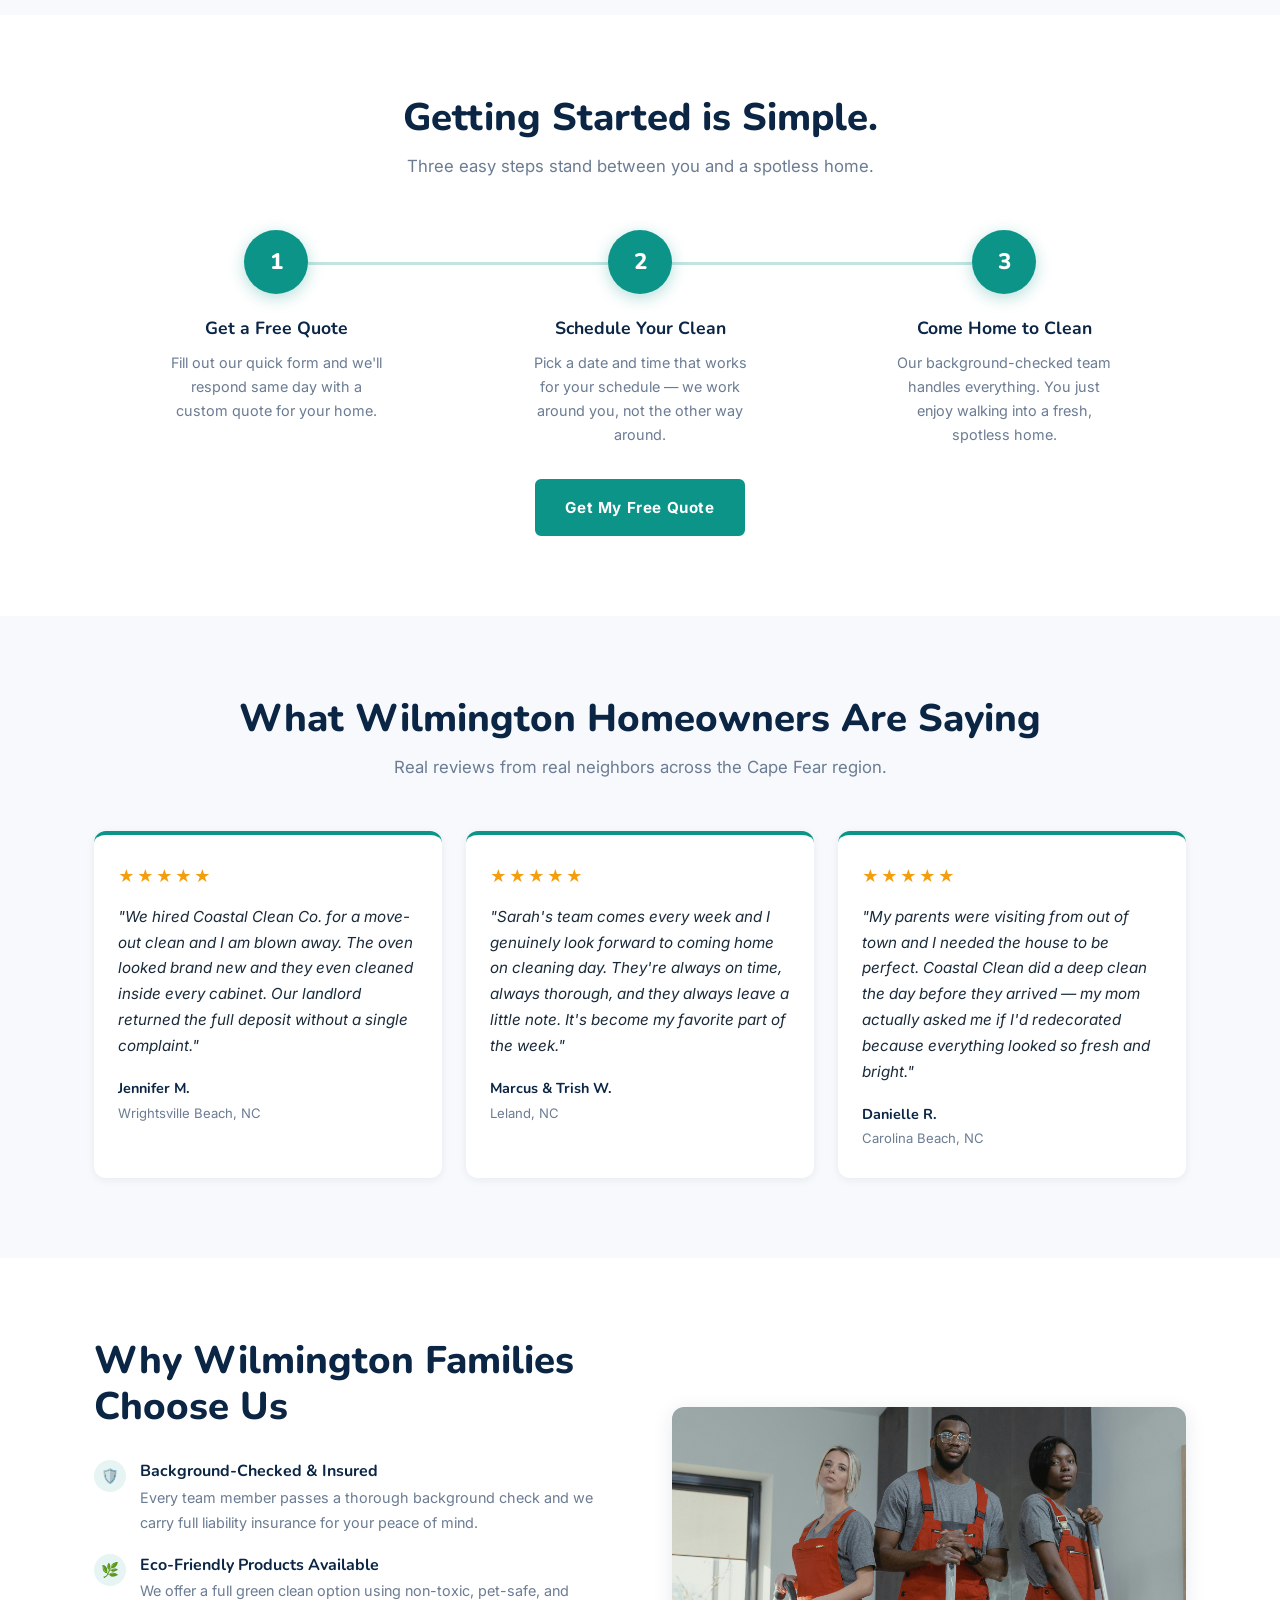
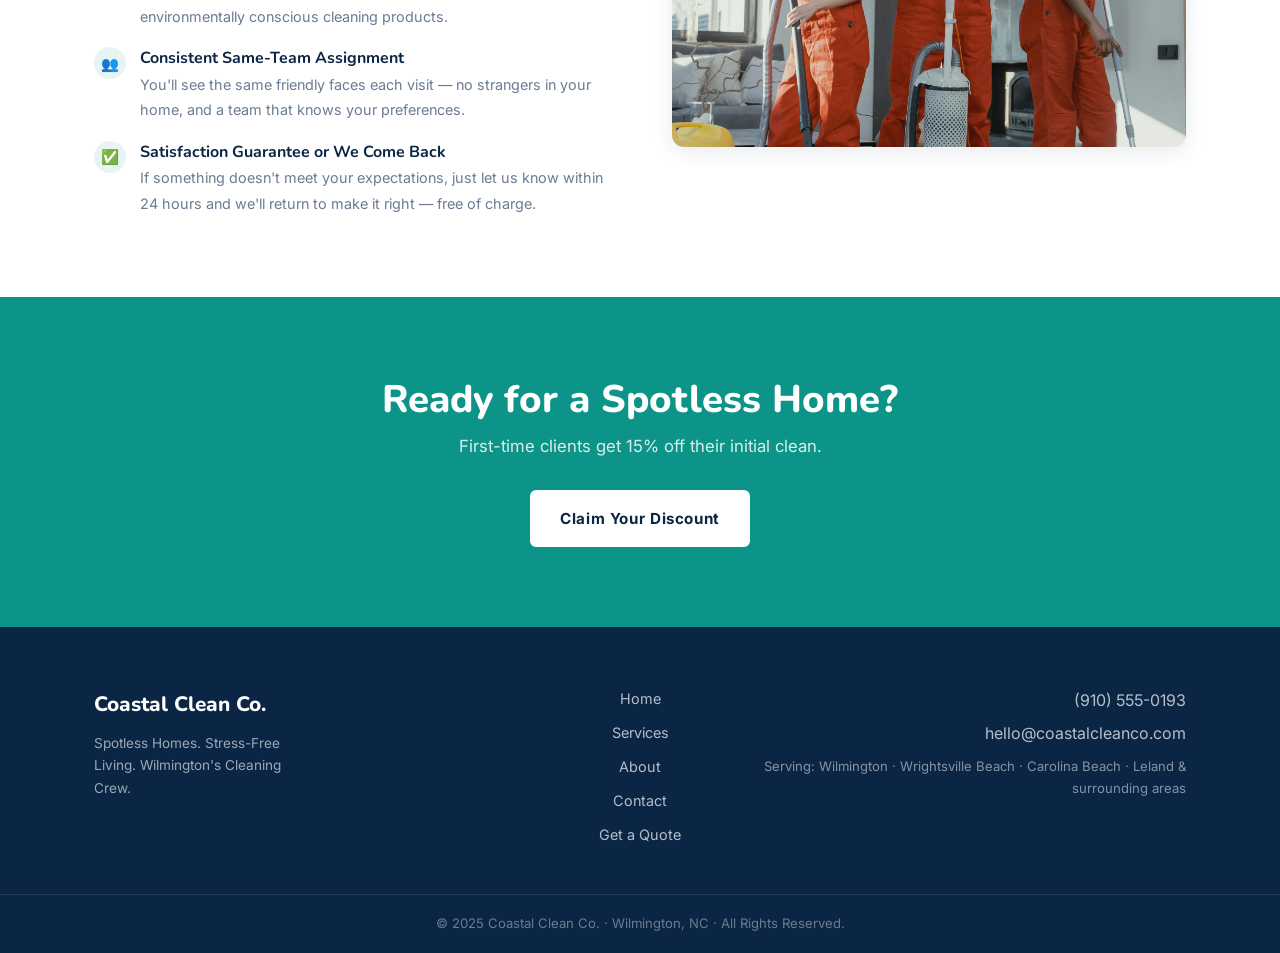
==== commit 9057ab54: "Replace placeholder divs with real stock photos Swapped all placeholder divs for <img> tags across i" ====
--- a/index.html
+++ b/index.html
@@ -55,10 +55,15 @@
             </div>
           </div>
 
-          <!-- Right: Placeholder image -->
-          <div class="hero__image" role="img" aria-label="Happy clean home photo placeholder">
-            Photo — Happy Clean Home
-          </div>
+          <!-- Right: Photo -->
+          <img
+            src="assets/images/hero-home.jpg"
+            alt="Bright, clean living room — Coastal Clean Co."
+            class="hero__image"
+            width="480"
+            height="380"
+            loading="eager"
+          />
 
         </div>
       </div>
@@ -258,10 +263,15 @@
             </div>
           </div>
 
-          <!-- Right: Placeholder image -->
-          <div class="trust-section__image" role="img" aria-label="Cleaning team photo placeholder">
-            Photo — Cleaning Team
-          </div>
+          <!-- Right: Photo -->
+          <img
+            src="assets/images/team-cleaning.jpg"
+            alt="Coastal Clean Co. cleaning team at work"
+            class="trust-section__image"
+            width="540"
+            height="340"
+            loading="lazy"
+          />
 
         </div>
       </div>
--- a/assets/css/style.css
+++ b/assets/css/style.css
@@ -269,19 +269,12 @@
   width: 100%;
   max-width: 480px;
   height: 380px;
-  background: rgba(13,148,136,0.10);
   border-radius: var(--radius-lg);
-  display: flex;
-  align-items: center;
-  justify-content: center;
-  color: var(--navy);
-  font-family: var(--font-heading);
-  font-weight: 700;
-  font-size: 1rem;
-  border: 2px dashed rgba(13,148,136,0.25);
+  object-fit: cover;
+  object-position: center;
   margin: 0 auto;
-  text-align: center;
-  padding: 20px;
+  display: block;
+  box-shadow: var(--shadow-md);
 }
 
 /* Trust bar */
@@ -456,17 +449,11 @@
 .trust-section__image {
   width: 100%;
   height: 340px;
-  background: var(--sky-blue);
   border-radius: var(--radius-lg);
-  display: flex;
-  align-items: center;
-  justify-content: center;
-  color: var(--navy);
-  font-family: var(--font-heading);
-  font-weight: 700;
-  font-size: 1rem;
-  border: 2px dashed rgba(13,148,136,0.25);
-  text-align: center;
+  object-fit: cover;
+  object-position: center;
+  display: block;
+  box-shadow: var(--shadow-md);
 }
 
 /* ── CTA Banner ── */
@@ -600,18 +587,12 @@
   width: 100%;
   max-width: 400px;
   height: 400px;
-  background: var(--sky-blue);
   border-radius: var(--radius-lg);
-  display: flex;
-  align-items: center;
-  justify-content: center;
-  color: var(--navy);
-  font-family: var(--font-heading);
-  font-weight: 700;
-  font-size: 1rem;
-  border: 2px dashed rgba(13,148,136,0.25);
+  object-fit: cover;
+  object-position: top center;
+  display: block;
   margin: 0 auto;
-  text-align: center;
+  box-shadow: var(--shadow-md);
 }
 
 /* Values */
@@ -651,16 +632,12 @@
 .team-card:hover { transform: translateY(-3px); box-shadow: var(--shadow-teal); }
 
 .team-card__avatar {
-  width: 80px; height: 80px;
+  width: 80px;
+  height: 80px;
   border-radius: 50%;
-  background: var(--sky-blue);
-  display: flex;
-  align-items: center;
-  justify-content: center;
-  font-family: var(--font-heading);
-  font-weight: 800;
-  font-size: 1.1rem;
-  color: var(--navy);
+  object-fit: cover;
+  object-position: top center;
+  display: block;
   margin: 0 auto 16px;
   border: 3px solid var(--teal);
 }
@@ -824,7 +801,7 @@
     grid-template-columns: 1fr;
     gap: 36px;
   }
-  .hero__image { height: 260px; }
+  .hero__image { height: 260px; max-width: 100%; }
   .hero__btns  { flex-direction: column; }
   .hero__btns .btn { width: 100%; text-align: center; }
 
